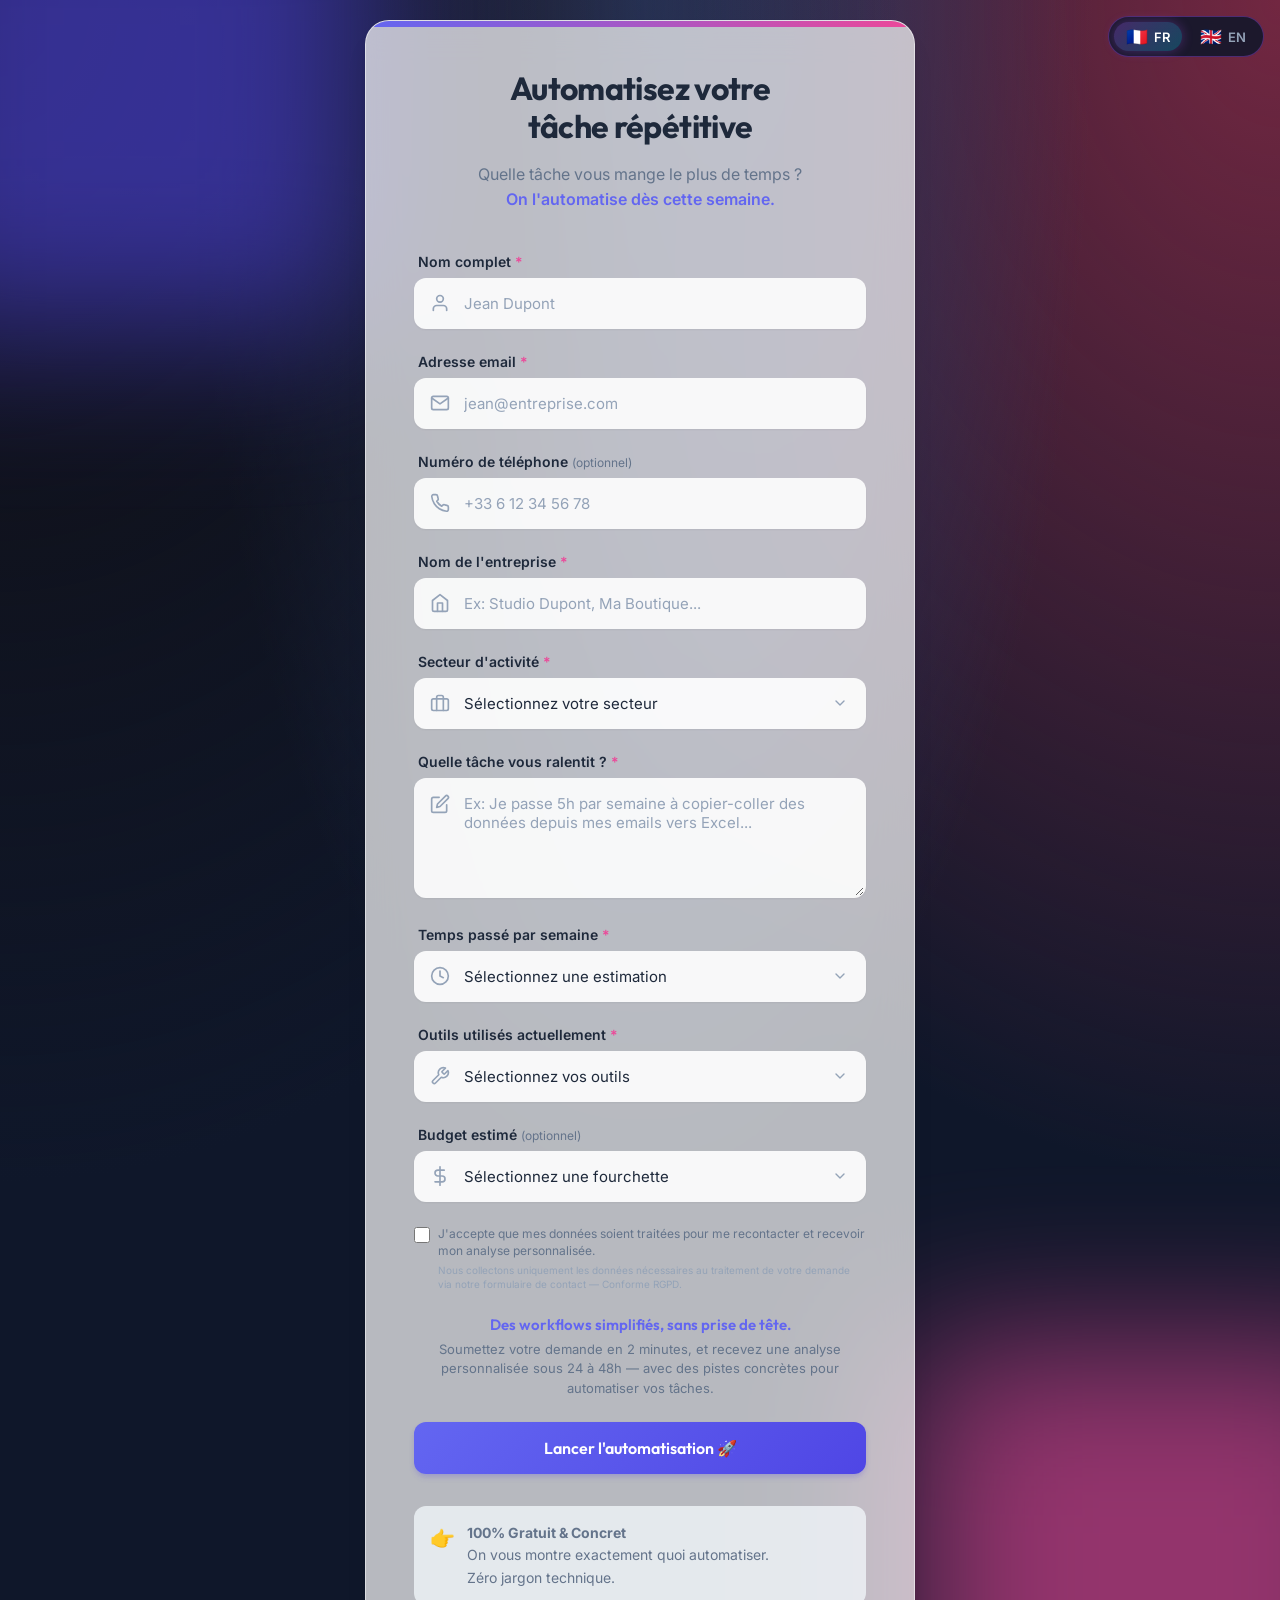
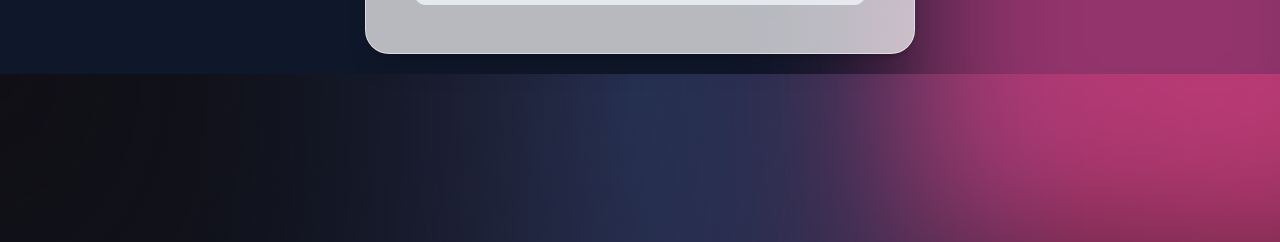
==== form/index.html @ cf5d1024 "feat: add bilingual FR/EN support with full i18n system - Add language toggle (FR 🇫🇷 / EN 🇬🇧) fixed " ====
<!DOCTYPE html>
<html lang="fr">
<head>
    <meta charset="UTF-8">
    <meta name="viewport" content="width=device-width, initial-scale=1.0">
    <title>Automatisez votre tâche répétitive</title>
    <meta name="description" content="Dites-nous quelle tâche vous prend le plus de temps — recevez une analyse personnalisée sous 24h.">
    <!-- Fonts -->
    <link rel="preconnect" href="https://fonts.googleapis.com">
    <link rel="preconnect" href="https://fonts.gstatic.com" crossorigin>
    <link href="https://fonts.googleapis.com/css2?family=Inter:wght@400;500;600;700&family=Outfit:wght@400;500;600;700&display=swap" rel="stylesheet">
    <link rel="stylesheet" href="../lang-toggle.css">
    <link rel="alternate" hreflang="fr" href="./index.html">
    <link rel="alternate" hreflang="en-GB" href="./index.html?lang=en">

    <style>
        :root {
            --primary: #6366f1;
            --primary-dark: #4f46e5;
            --secondary: #ec4899;
            --text-main: #1e293b;
            --text-light: #64748b;
            --white: #ffffff;
            --glass-bg: rgba(255, 255, 255, 0.7);
            --glass-border: rgba(255, 255, 255, 0.5);
            --input-bg: rgba(255, 255, 255, 0.9);
        }

        * {
            margin: 0;
            padding: 0;
            box-sizing: border-box;
        }

        body {
            font-family: 'Inter', sans-serif;
            background: #0f172a;
            background-image: 
                radial-gradient(at 0% 0%, hsla(253,16%,7%,1) 0, transparent 50%), 
                radial-gradient(at 50% 0%, hsla(225,39%,30%,1) 0, transparent 50%), 
                radial-gradient(at 100% 0%, hsla(339,49%,30%,1) 0, transparent 50%);
            min-height: 100vh;
            display: flex;
            justify-content: center;
            align-items: center;
            padding: 20px;
            color: var(--text-main);
            overflow-x: hidden;
            position: relative;
        }

        /* Animated Background Blobs */
        .blob {
            position: absolute;
            filter: blur(80px);
            z-index: -1;
            opacity: 0.6;
            animation: float 10s ease-in-out infinite;
        }

        .blob-1 {
            top: -10%;
            left: -10%;
            width: 500px;
            height: 500px;
            background: #4f46e5;
            animation-delay: 0s;
        }

        .blob-2 {
            bottom: -10%;
            right: -10%;
            width: 500px;
            height: 500px;
            background: #ec4899;
            animation-delay: -5s;
        }

        @keyframes float {
            0% { transform: translate(0, 0) scale(1); }
            33% { transform: translate(30px, -50px) scale(1.1); }
            66% { transform: translate(-20px, 20px) scale(0.9); }
            100% { transform: translate(0, 0) scale(1); }
        }

        .container {
            background: var(--glass-bg);
            backdrop-filter: blur(20px);
            -webkit-backdrop-filter: blur(20px);
            border: 1px solid var(--glass-border);
            border-radius: 24px;
            box-shadow: 
                0 4px 6px -1px rgba(0, 0, 0, 0.1), 
                0 2px 4px -1px rgba(0, 0, 0, 0.06),
                0 20px 25px -5px rgba(0, 0, 0, 0.1),
                0 8px 10px -6px rgba(0, 0, 0, 0.1);
            max-width: 550px;
            width: 100%;
            padding: 48px;
            position: relative;
            overflow: hidden;
            animation: slideUp 0.8s cubic-bezier(0.16, 1, 0.3, 1);
        }

        /* Top decoration bar */
        .container::before {
            content: '';
            position: absolute;
            top: 0;
            left: 0;
            right: 0;
            height: 6px;
            background: linear-gradient(90deg, var(--primary), var(--secondary));
        }

        @keyframes slideUp {
            from { opacity: 0; transform: translateY(40px); }
            to { opacity: 1; transform: translateY(0); }
        }

        .header {
            text-align: center;
            margin-bottom: 40px;
        }

        h1 {
            font-family: 'Outfit', sans-serif;
            color: var(--text-main);
            font-size: 32px;
            font-weight: 700;
            margin-bottom: 16px;
            line-height: 1.2;
            letter-spacing: -0.02em;
        }

        .description {
            color: var(--text-light);
            font-size: 16px;
            line-height: 1.6;
        }

        .description strong {
            color: var(--primary);
            font-weight: 600;
        }

        .form-group {
            margin-bottom: 24px;
            position: relative;
        }

        label {
            display: block;
            color: var(--text-main);
            font-weight: 600;
            font-size: 14px;
            margin-bottom: 8px;
            margin-left: 4px;
        }

        .required {
            color: var(--secondary);
        }

        .input-wrapper {
            position: relative;
        }

        .input-icon {
            position: absolute;
            left: 16px;
            top: 50%;
            transform: translateY(-50%);
            color: #94a3b8;
            transition: color 0.3s;
            pointer-events: none;
        }

        .textarea-icon {
            top: 16px;
            transform: none;
        }

        input[type="text"],
        input[type="email"],
        input[type="tel"],
        textarea,
        select {
            width: 100%;
            padding: 14px 16px 14px 48px;
            background: var(--input-bg);
            border: 2px solid transparent;
            border-radius: 12px;
            font-size: 15px;
            font-family: inherit;
            color: var(--text-main);
            transition: all 0.3s ease;
            box-shadow: 0 1px 2px 0 rgba(0, 0, 0, 0.05);
        }

        select {
            appearance: none;
            -webkit-appearance: none;
            cursor: pointer;
            background-image: url("data:image/svg+xml,%3Csvg xmlns='http://www.w3.org/2000/svg' width='16' height='16' viewBox='0 0 24 24' fill='none' stroke='%2394a3b8' stroke-width='2' stroke-linecap='round' stroke-linejoin='round'%3E%3Cpolyline points='6 9 12 15 18 9'%3E%3C/polyline%3E%3C/svg%3E");
            background-repeat: no-repeat;
            background-position: right 16px center;
            padding-right: 40px;
        }

        textarea {
            min-height: 120px;
            resize: vertical;
        }

        input:focus,
        textarea:focus,
        select:focus {
            outline: none;
            background: #fff;
            border-color: var(--primary);
            box-shadow: 0 0 0 4px rgba(99, 102, 241, 0.1);
        }

        input:focus + .input-icon,
        textarea:focus + .input-icon,
        select:focus + .input-icon {
            color: var(--primary);
        }

        input::placeholder,
        textarea::placeholder {
            color: #94a3b8;
        }

        .optional-tag {
            font-weight: 400;
            color: var(--text-light);
            font-size: 12px;
        }

        .gdpr-group {
            margin-bottom: 24px;
        }

        .gdpr-label {
            display: flex;
            align-items: flex-start;
            gap: 8px;
            cursor: pointer;
            font-weight: 400;
            font-size: 12px;
            color: var(--text-light);
            line-height: 1.4;
            margin-left: 0;
            text-align: left;
        }

        .gdpr-label input[type="checkbox"] {
            width: 16px;
            height: 16px;
            min-width: 16px;
            margin-top: 1px;
            accent-color: var(--primary);
            cursor: pointer;
            padding: 0;
            box-shadow: none;
        }

        .gdpr-note {
            display: block;
            font-size: 10px;
            color: #94a3b8;
            margin-top: 3px;
        }

        .post-submit-info {
            text-align: center;
            margin-bottom: 24px;
            padding: 0 8px;
        }

        .post-submit-info .tagline {
            font-family: 'Outfit', sans-serif;
            font-weight: 600;
            font-size: 15px;
            color: var(--primary);
            margin-bottom: 6px;
        }

        .post-submit-info .details {
            font-size: 13px;
            color: var(--text-light);
            line-height: 1.5;
        }

        .submit-btn {
            width: 100%;
            background: linear-gradient(135deg, var(--primary) 0%, var(--primary-dark) 100%);
            color: white;
            padding: 16px;
            border: none;
            border-radius: 12px;
            font-size: 16px;
            font-weight: 600;
            font-family: 'Outfit', sans-serif;
            cursor: pointer;
            transition: all 0.3s ease;
            position: relative;
            overflow: hidden;
            box-shadow: 0 4px 6px -1px rgba(79, 70, 229, 0.2), 0 2px 4px -1px rgba(79, 70, 229, 0.1);
        }

        .submit-btn:hover {
            transform: translateY(-2px);
            box-shadow: 0 10px 15px -3px rgba(79, 70, 229, 0.3), 0 4px 6px -2px rgba(79, 70, 229, 0.15);
        }

        .submit-btn:active {
            transform: translateY(0);
        }

        /* Loading Spinner */
        .submit-btn.loading {
            color: transparent;
            pointer-events: none;
        }

        .submit-btn.loading::after {
            content: "";
            position: absolute;
            width: 24px;
            height: 24px;
            top: 50%;
            left: 50%;
            margin-left: -12px;
            margin-top: -12px;
            border: 3px solid rgba(255,255,255,0.3);
            border-radius: 50%;
            border-top-color: #fff;
            animation: spinner 0.8s linear infinite;
        }

        @keyframes spinner {
            to { transform: rotate(360deg); }
        }

        .note {
            background: rgba(241, 245, 249, 0.8);
            border-radius: 12px;
            padding: 16px;
            margin-top: 32px;
            font-size: 14px;
            color: var(--text-light);
            line-height: 1.6;
            display: flex;
            gap: 12px;
            align-items: flex-start;
        }

        .note-icon {
            font-size: 20px;
            flex-shrink: 0;
        }

        /* Success & Error Messages */
        .message-box {
            display: none;
            padding: 32px;
            text-align: center;
            animation: slideIn 0.4s ease-out;
        }

        .message-box.show {
            display: block;
        }

        .icon-circle {
            width: 80px;
            height: 80px;
            border-radius: 50%;
            display: flex;
            align-items: center;
            justify-content: center;
            margin: 0 auto 24px;
            font-size: 40px;
        }

        .success-bg { background: #dcfce7; color: #16a34a; }
        .error-bg { background: #fee2e2; color: #dc2626; }

        .message-title {
            font-family: 'Outfit', sans-serif;
            font-size: 24px;
            font-weight: 700;
            margin-bottom: 12px;
            color: var(--text-main);
        }

        .message-text {
            color: var(--text-light);
            line-height: 1.6;
            margin-bottom: 24px;
        }

        .retry-btn {
            background: white;
            color: var(--text-main);
            border: 2px solid #e2e8f0;
            padding: 10px 24px;
            border-radius: 8px;
            font-weight: 600;
            cursor: pointer;
            transition: all 0.2s;
        }

        .retry-btn:hover {
            border-color: var(--text-light);
            background: #f8fafc;
        }

        @media (max-width: 600px) {
            .container {
                padding: 32px 24px;
            }
            h1 {
                font-size: 26px;
            }
        }

    </style>
</head>
<body>
    <!-- Language toggle -->
    <nav class="lang-toggle" aria-label="Language selector">
        <button class="lang-btn active" id="btn-fr" aria-pressed="true" lang="fr">
            <span class="flag" aria-hidden="true">🇫🇷</span> FR
        </button>
        <button class="lang-btn" id="btn-en" aria-pressed="false" lang="en">
            <span class="flag" aria-hidden="true">🇬🇧</span> EN
        </button>
    </nav>

    <!-- Background Elements -->
    <div class="blob blob-1"></div>
    <div class="blob blob-2"></div>

    <div class="container">
        <div class="header">
            <h1 data-i18n="form-h1">Automatisez votre<br>tâche répétitive</h1>
            <p class="description" data-i18n="form-desc">
                Quelle tâche vous mange le plus de temps ?<br>
                <strong>On l'automatise dès cette semaine.</strong>
            </p>
        </div>

        <form id="automationForm">
            <div class="form-group">
                <label for="nom" data-i18n="label-nom">Nom complet <span class="required">*</span></label>
                <div class="input-wrapper">
                    <input type="text" id="nom" name="nom" placeholder="Jean Dupont" required>
                    <svg class="input-icon" width="20" height="20" viewBox="0 0 24 24" fill="none" stroke="currentColor" stroke-width="2" stroke-linecap="round" stroke-linejoin="round"><path d="M20 21v-2a4 4 0 0 0-4-4H8a4 4 0 0 0-4 4v2"></path><circle cx="12" cy="7" r="4"></circle></svg>
                </div>
            </div>

            <div class="form-group">
                <label for="email" data-i18n="label-email">Adresse email <span class="required">*</span></label>
                <div class="input-wrapper">
                    <input type="email" id="email" name="email" placeholder="jean@entreprise.com" required>
                    <svg class="input-icon" width="20" height="20" viewBox="0 0 24 24" fill="none" stroke="currentColor" stroke-width="2" stroke-linecap="round" stroke-linejoin="round"><path d="M4 4h16c1.1 0 2 .9 2 2v12c0 1.1-.9 2-2 2H4c-1.1 0-2-.9-2-2V6c0-1.1.9-2 2-2z"></path><polyline points="22,6 12,13 2,6"></polyline></svg>
                </div>
            </div>

            <div class="form-group">
                <label for="telephone" data-i18n="label-telephone">Numéro de téléphone <span class="optional-tag">(optionnel)</span></label>
                <div class="input-wrapper">
                    <input type="tel" id="telephone" name="telephone" placeholder="+33 6 12 34 56 78">
                    <svg class="input-icon" width="20" height="20" viewBox="0 0 24 24" fill="none" stroke="currentColor" stroke-width="2" stroke-linecap="round" stroke-linejoin="round"><path d="M22 16.92v3a2 2 0 0 1-2.18 2 19.79 19.79 0 0 1-8.63-3.07 19.5 19.5 0 0 1-6-6 19.79 19.79 0 0 1-3.07-8.67A2 2 0 0 1 4.11 2h3a2 2 0 0 1 2 1.72 12.84 12.84 0 0 0 .7 2.81 2 2 0 0 1-.45 2.11L8.09 9.91a16 16 0 0 0 6 6l1.27-1.27a2 2 0 0 1 2.11-.45 12.84 12.84 0 0 0 2.81.7A2 2 0 0 1 22 16.92z"></path></svg>
                </div>
            </div>

            <div class="form-group">
                <label for="entreprise" data-i18n="label-entreprise">Nom de l'entreprise <span class="required">*</span></label>
                <div class="input-wrapper">
                    <input type="text" id="entreprise" name="entreprise" placeholder="Ex: Studio Dupont, Ma Boutique..." required>
                    <svg class="input-icon" width="20" height="20" viewBox="0 0 24 24" fill="none" stroke="currentColor" stroke-width="2" stroke-linecap="round" stroke-linejoin="round"><path d="M3 9l9-7 9 7v11a2 2 0 0 1-2 2H5a2 2 0 0 1-2-2z"></path><polyline points="9 22 9 12 15 12 15 22"></polyline></svg>
                </div>
            </div>

            <div class="form-group">
                <label for="secteur" data-i18n="label-secteur">Secteur d'activité <span class="required">*</span></label>
                <div class="input-wrapper">
                    <select id="secteur" name="secteur" required>
                        <option value="" disabled selected>Sélectionnez votre secteur</option>
                        <option value="Agriculture / Agroalimentaire">Agriculture / Agroalimentaire</option>
                        <option value="Art / Culture / Design">Art / Culture / Design</option>
                        <option value="Artisanat / BTP">Artisanat / BTP</option>
                        <option value="Banques / Assurances / Finance">Banques / Assurances / Finance</option>
                        <option value="Commerce / Distribution / E-commerce">Commerce / Distribution / E-commerce</option>
                        <option value="Communication / Marketing / Publicité">Communication / Marketing / Publicité</option>
                        <option value="Éducation / Formation">Éducation / Formation</option>
                        <option value="Énergie / Environnement">Énergie / Environnement</option>
                        <option value="Hôtellerie / Restauration / Tourisme">Hôtellerie / Restauration / Tourisme</option>
                        <option value="Immobilier">Immobilier</option>
                        <option value="Industrie / Fabrication">Industrie / Fabrication</option>
                        <option value="Informatique / Tech / SAAS">Informatique / Tech / SAAS</option>
                        <option value="Juridique / Conseil">Juridique / Conseil</option>
                        <option value="Logistique / Transport">Logistique / Transport</option>
                        <option value="Médical / Santé / Pharmacie">Médical / Santé / Pharmacie</option>
                        <option value="Médias / Audiovisuel">Médias / Audiovisuel</option>
                        <option value="ONG / Associatif">ONG / Associatif</option>
                        <option value="Ressources Humaines / Recrutement">Ressources Humaines / Recrutement</option>
                        <option value="Services à la personne">Services à la personne</option>
                        <option value="Sport / Loisirs">Sport / Loisirs</option>
                        <option value="Télécommunications">Télécommunications</option>
                        <option value="Autre">Autre (précisez)</option>
                    </select>
                    <svg class="input-icon" width="20" height="20" viewBox="0 0 24 24" fill="none" stroke="currentColor" stroke-width="2" stroke-linecap="round" stroke-linejoin="round"><rect x="2" y="7" width="20" height="14" rx="2" ry="2"></rect><path d="M16 21V5a2 2 0 0 0-2-2h-4a2 2 0 0 0-2 2v16"></path></svg>
                </div>
            </div>

            <div class="form-group" id="secteurAutreGroup" style="display: none;">
                <label for="secteurAutre" data-i18n="label-secteurAutre">Précisez votre secteur <span class="required">*</span></label>
                <div class="input-wrapper">
                    <input type="text" id="secteurAutre" name="secteurAutre" placeholder="Ex: Coaching sportif, Consulting IT...">
                    <svg class="input-icon" width="20" height="20" viewBox="0 0 24 24" fill="none" stroke="currentColor" stroke-width="2" stroke-linecap="round" stroke-linejoin="round"><path d="M11 4H4a2 2 0 0 0-2 2v14a2 2 0 0 0 2 2h14a2 2 0 0 0 2-2v-7"></path><path d="M18.5 2.5a2.121 2.121 0 0 1 3 3L12 15l-4 1 1-4 9.5-9.5z"></path></svg>
                </div>
            </div>

            <div class="form-group">
                <label for="tache" data-i18n="label-tache">Quelle tâche vous ralentit ? <span class="required">*</span></label>
                <div class="input-wrapper">
                    <textarea id="tache" name="tache" placeholder="Ex: Je passe 5h par semaine à copier-coller des données depuis mes emails vers Excel..." required></textarea>
                    <svg class="input-icon textarea-icon" width="20" height="20" viewBox="0 0 24 24" fill="none" stroke="currentColor" stroke-width="2" stroke-linecap="round" stroke-linejoin="round"><path d="M11 4H4a2 2 0 0 0-2 2v14a2 2 0 0 0 2 2h14a2 2 0 0 0 2-2v-7"></path><path d="M18.5 2.5a2.121 2.121 0 0 1 3 3L12 15l-4 1 1-4 9.5-9.5z"></path></svg>
                </div>
            </div>

            <div class="form-group">
                <label for="temps" data-i18n="label-temps">Temps passé par semaine <span class="required">*</span></label>
                <div class="input-wrapper">
                    <select id="temps" name="temps" required>
                        <option value="" disabled selected>Sélectionnez une estimation</option>
                        <option value="Moins de 2h">Moins de 2h</option>
                        <option value="2h à 5h">2h à 5h</option>
                        <option value="5h à 10h">5h à 10h</option>
                        <option value="Plus de 10h">Plus de 10h</option>
                    </select>
                    <svg class="input-icon" width="20" height="20" viewBox="0 0 24 24" fill="none" stroke="currentColor" stroke-width="2" stroke-linecap="round" stroke-linejoin="round"><circle cx="12" cy="12" r="10"></circle><polyline points="12 6 12 12 16 14"></polyline></svg>
                </div>
            </div>

            <div class="form-group">
                <label for="outils" data-i18n="label-outils">Outils utilisés actuellement <span class="required">*</span></label>
                <div class="input-wrapper">
                    <select id="outils" name="outils" required>
                        <option value="" disabled selected>Sélectionnez vos outils</option>
                        <option value="Google Sheets / Excel">Google Sheets / Excel</option>
                        <option value="Notion">Notion</option>
                        <option value="CRM (HubSpot, Salesforce, Pipedrive...)">CRM (HubSpot, Salesforce, Pipedrive...)</option>
                        <option value="Email (Gmail, Outlook...)">Email (Gmail, Outlook...)</option>
                        <option value="Slack / Teams">Slack / Teams</option>
                        <option value="Trello / Asana / Monday">Trello / Asana / Monday</option>
                        <option value="Autre">Autre</option>
                    </select>
                    <svg class="input-icon" width="20" height="20" viewBox="0 0 24 24" fill="none" stroke="currentColor" stroke-width="2" stroke-linecap="round" stroke-linejoin="round"><path d="M14.7 6.3a1 1 0 0 0 0 1.4l1.6 1.6a1 1 0 0 0 1.4 0l3.77-3.77a6 6 0 0 1-7.94 7.94l-6.91 6.91a2.12 2.12 0 0 1-3-3l6.91-6.91a6 6 0 0 1 7.94-7.94l-3.76 3.76z"></path></svg>
                </div>
            </div>

            <div class="form-group">
                <label for="budget" data-i18n="label-budget">Budget estimé <span class="optional-tag">(optionnel)</span></label>
                <div class="input-wrapper">
                    <select id="budget" name="budget">
                        <option value="" disabled selected>Sélectionnez une fourchette</option>
                        <option value="< 50€">&lt; 50&euro;</option>
                        <option value="50€ – 100€">50&euro; &ndash; 100&euro;</option>
                        <option value="100€ – 500€">100&euro; &ndash; 500&euro;</option>
                        <option value="500€ – 1000€">500&euro; &ndash; 1000&euro;</option>
                        <option value="1000€+">1000&euro;+</option>
                        <option value="Je ne sais pas encore">Je ne sais pas encore</option>
                    </select>
                    <svg class="input-icon" width="20" height="20" viewBox="0 0 24 24" fill="none" stroke="currentColor" stroke-width="2" stroke-linecap="round" stroke-linejoin="round"><line x1="12" y1="1" x2="12" y2="23"></line><path d="M17 5H9.5a3.5 3.5 0 0 0 0 7h5a3.5 3.5 0 0 1 0 7H6"></path></svg>
                </div>
            </div>

            <div class="gdpr-group">
                <label class="gdpr-label">
                    <input type="checkbox" id="gdpr" name="gdpr" required>
                    <span data-i18n="gdpr-consent">
                        J'accepte que mes données soient traitées pour me recontacter et recevoir mon analyse personnalisée.
                        <span class="gdpr-note">Nous collectons uniquement les données nécessaires au traitement de votre demande via notre formulaire de contact — Conforme RGPD.</span>
                    </span>
                </label>
            </div>

            <div class="post-submit-info">
                <p class="tagline" data-i18n="form-tagline">Des workflows simplifiés, sans prise de tête.</p>
                <p class="details" data-i18n="form-details">Soumettez votre demande en 2 minutes, et recevez une analyse personnalisée sous 24 à 48h — avec des pistes concrètes pour automatiser vos tâches.</p>
            </div>

            <button type="submit" class="submit-btn" id="submitBtn" data-i18n="submit-btn">
                Lancer l'automatisation 🚀
            </button>

            <div class="note">
                <div class="note-icon">👉</div>
                <div data-i18n="form-note">
                    <strong>100% Gratuit & Concret</strong><br>
                    On vous montre exactement quoi automatiser.<br>
                    Zéro jargon technique.
                </div>
            </div>
        </form>

        <!-- Success Message -->
        <div id="successMessage" class="message-box">
            <div class="icon-circle success-bg">
                <svg width="40" height="40" viewBox="0 0 24 24" fill="none" stroke="currentColor" stroke-width="2.5" stroke-linecap="round" stroke-linejoin="round"><polyline points="20 6 9 17 4 12"></polyline></svg>
            </div>
            <h3 class="message-title" data-i18n="success-title">Demande reçue !</h3>
            <p class="message-text" data-i18n="success-text">
                Merci. Nous analysons votre besoin et nous vous contacterons dans les 24h avec une solution concrète.
            </p>
        </div>

        <!-- Error Message -->
        <div id="errorMessage" class="message-box">
            <div class="icon-circle error-bg">
                <svg width="40" height="40" viewBox="0 0 24 24" fill="none" stroke="currentColor" stroke-width="2.5" stroke-linecap="round" stroke-linejoin="round"><line x1="18" y1="6" x2="6" y2="18"></line><line x1="6" y1="6" x2="18" y2="18"></line></svg>
            </div>
            <h3 class="message-title" data-i18n="error-title">Oups...</h3>
            <p class="message-text">
                <span data-i18n="error-text-label">Une erreur est survenue lors de l'envoi.</span><br>
                <span id="errorText" style="font-size: 0.9em; opacity: 0.8;"></span>
            </p>
            <button class="retry-btn" onclick="resetForm()" data-i18n="retry-btn">Réessayer</button>
        </div>
    </div>

    <script>
        // ====== CONFIGURATION ======
        // URL Google Apps Script Web App (CONFIGURÉ)
        const GOOGLE_SCRIPT_URL = "https://script.google.com/macros/s/AKfycbwCW1ZYLraQ4NRV2zTgSQc8uIi8_6wGnqfzoRgk56R1RfBxY2S9cUjpmFRu8ciIIS6LJQ/exec";
        // ====== FIN CONFIGURATION ======

        const form = document.getElementById('automationForm');
        const submitBtn = document.getElementById('submitBtn');
        const successMessage = document.getElementById('successMessage');
        const errorMessage = document.getElementById('errorMessage');
        const errorText = document.getElementById('errorText');

        // Show/hide "Autre" text field based on secteur selection
        const secteurSelect = document.getElementById('secteur');
        const secteurAutreGroup = document.getElementById('secteurAutreGroup');
        const secteurAutreInput = document.getElementById('secteurAutre');

        secteurSelect.addEventListener('change', function() {
            if (this.value === 'Autre') {
                secteurAutreGroup.style.display = 'block';
                secteurAutreInput.required = true;
            } else {
                secteurAutreGroup.style.display = 'none';
                secteurAutreInput.required = false;
                secteurAutreInput.value = '';
            }
        });

        form.addEventListener('submit', async function(e) {
            e.preventDefault();

            // Validation de l'URL du script
            if (GOOGLE_SCRIPT_URL === "VOTRE_URL_GOOGLE_APPS_SCRIPT_ICI") {
                showError("Configuration manquante : URL Google Apps Script non configurée.");
                return;
            }

            // Collecter les données
            const secteurValue = secteurSelect.value === 'Autre'
                ? secteurAutreInput.value.trim()
                : secteurSelect.value;

            const formData = {
                nom: document.getElementById('nom').value.trim(),
                email: document.getElementById('email').value.trim(),
                telephone: document.getElementById('telephone').value.trim(),
                entreprise: document.getElementById('entreprise').value.trim(),
                secteur: secteurValue,
                tache: document.getElementById('tache').value.trim(),
                temps: document.getElementById('temps').value,
                outils: document.getElementById('outils').value,
                budget: document.getElementById('budget').value || '',
                gdpr: document.getElementById('gdpr').checked,
                lang: window.currentLang || 'fr'
            };

            // Désactiver le formulaire pendant l'envoi
            setFormLoading(true);

            try {
                // Envoyer les données à Google Apps Script
                const response = await fetch(GOOGLE_SCRIPT_URL, {
                    method: 'POST',
                    mode: 'no-cors', // Important pour Google Apps Script
                    headers: {
                        'Content-Type': 'application/json',
                    },
                    body: JSON.stringify(formData)
                });

                // Avec mode 'no-cors', on ne peut pas lire la réponse
                // On suppose que ça a fonctionné si pas d'erreur réseau
                setTimeout(showSuccess, 1000); // Petit délai pour l'UX

            } catch (error) {
                console.error('Erreur:', error);
                showError("Problème de connexion. Vérifiez votre internet.");
            } finally {
                // setFormLoading(false) est appelé par showSuccess ou showError si besoin
                if (!successMessage.classList.contains('show')) {
                    setFormLoading(false);
                }
            }
        });

        function setFormLoading(loading) {
            const inputs = form.querySelectorAll('input, textarea, select, button');
            inputs.forEach(input => input.disabled = loading);

            if (loading) {
                submitBtn.classList.add('loading');
                submitBtn.innerHTML = '';
            } else {
                submitBtn.classList.remove('loading');
                submitBtn.innerHTML = window.currentLang === 'en' ? 'Start Automating 🚀' : "Lancer l'automatisation 🚀";
            }
        }

        function showSuccess() {
            form.style.display = 'none';
            errorMessage.classList.remove('show');
            successMessage.classList.add('show');
            // Animation reset
            document.querySelector('.header').style.display = 'none';
        }

        function showError(message) {
            errorText.textContent = message;
            form.style.display = 'none';
            successMessage.classList.remove('show');
            errorMessage.classList.add('show');
        }

        function resetForm() {
            errorMessage.classList.remove('show');
            form.style.display = 'block';
            setFormLoading(false);
        }
    </script>

    <!-- ============================================
         INTERNATIONALISATION (FR / EN)
         ============================================ -->
    <script>
    (function () {
        window.currentLang = 'fr';

        var translations = {
            fr: {
                'form-h1':           'Automatisez votre<br>tâche répétitive',
                'form-desc':         'Quelle tâche vous mange le plus de temps ?<br><strong>On l\'automatise dès cette semaine.</strong>',
                'label-nom':         'Nom complet <span class="required">*</span>',
                'label-email':       'Adresse email <span class="required">*</span>',
                'label-telephone':   'Numéro de téléphone <span class="optional-tag">(optionnel)</span>',
                'label-entreprise':  'Nom de l\'entreprise <span class="required">*</span>',
                'label-secteur':     'Secteur d\'activité <span class="required">*</span>',
                'label-secteurAutre':'Précisez votre secteur <span class="required">*</span>',
                'label-tache':       'Quelle tâche vous ralentit ? <span class="required">*</span>',
                'label-temps':       'Temps passé par semaine <span class="required">*</span>',
                'label-outils':      'Outils utilisés actuellement <span class="required">*</span>',
                'label-budget':      'Budget estimé <span class="optional-tag">(optionnel)</span>',
                'gdpr-consent':      'J\'accepte que mes données soient traitées pour me recontacter et recevoir mon analyse personnalisée. <span class="gdpr-note">Nous collectons uniquement les données nécessaires au traitement de votre demande via notre formulaire de contact — Conforme RGPD.</span>',
                'form-tagline':      'Des workflows simplifiés, sans prise de tête.',
                'form-details':      'Soumettez votre demande en 2 minutes, et recevez une analyse personnalisée sous 24 à 48h — avec des pistes concrètes pour automatiser vos tâches.',
                'submit-btn':        'Lancer l\'automatisation 🚀',
                'form-note':         '<strong>100% Gratuit &amp; Concret</strong><br>On vous montre exactement quoi automatiser.<br>Zéro jargon technique.',
                'success-title':     'Demande reçue !',
                'success-text':      'Merci. Nous analysons votre besoin et nous vous contacterons dans les 24h avec une solution concrète.',
                'error-title':       'Oups...',
                'error-text-label':  'Une erreur est survenue lors de l\'envoi.',
                'retry-btn':         'Réessayer',
                'placeholders': {
                    'nom':         'Jean Dupont',
                    'email':       'jean@entreprise.com',
                    'telephone':   '+33 6 12 34 56 78',
                    'entreprise':  'Ex: Studio Dupont, Ma Boutique...',
                    'secteurAutre':'Ex: Coaching sportif, Consulting IT...',
                    'tache':       'Ex: Je passe 5h par semaine à copier-coller des données depuis mes emails vers Excel...'
                },
                'select-options': {
                    'secteur': {
                        '':                                          'Sélectionnez votre secteur',
                        'Agriculture / Agroalimentaire':             'Agriculture / Agroalimentaire',
                        'Art / Culture / Design':                    'Art / Culture / Design',
                        'Artisanat / BTP':                          'Artisanat / BTP',
                        'Banques / Assurances / Finance':            'Banques / Assurances / Finance',
                        'Commerce / Distribution / E-commerce':      'Commerce / Distribution / E-commerce',
                        'Communication / Marketing / Publicité':     'Communication / Marketing / Publicité',
                        'Éducation / Formation':                     'Éducation / Formation',
                        'Énergie / Environnement':                   'Énergie / Environnement',
                        'Hôtellerie / Restauration / Tourisme':      'Hôtellerie / Restauration / Tourisme',
                        'Immobilier':                                'Immobilier',
                        'Industrie / Fabrication':                   'Industrie / Fabrication',
                        'Informatique / Tech / SAAS':                'Informatique / Tech / SAAS',
                        'Juridique / Conseil':                       'Juridique / Conseil',
                        'Logistique / Transport':                    'Logistique / Transport',
                        'Médical / Santé / Pharmacie':               'Médical / Santé / Pharmacie',
                        'Médias / Audiovisuel':                      'Médias / Audiovisuel',
                        'ONG / Associatif':                          'ONG / Associatif',
                        'Ressources Humaines / Recrutement':         'Ressources Humaines / Recrutement',
                        'Services à la personne':                    'Services à la personne',
                        'Sport / Loisirs':                           'Sport / Loisirs',
                        'Télécommunications':                        'Télécommunications',
                        'Autre':                                     'Autre (précisez)'
                    },
                    'temps': {
                        '':              'Sélectionnez une estimation',
                        'Moins de 2h':   'Moins de 2h',
                        '2h à 5h':       '2h à 5h',
                        '5h à 10h':      '5h à 10h',
                        'Plus de 10h':   'Plus de 10h'
                    },
                    'outils': {
                        '':                                        'Sélectionnez vos outils',
                        'Google Sheets / Excel':                   'Google Sheets / Excel',
                        'Notion':                                  'Notion',
                        'CRM (HubSpot, Salesforce, Pipedrive...)': 'CRM (HubSpot, Salesforce, Pipedrive...)',
                        'Email (Gmail, Outlook...)':               'Email (Gmail, Outlook...)',
                        'Slack / Teams':                           'Slack / Teams',
                        'Trello / Asana / Monday':                 'Trello / Asana / Monday',
                        'Autre':                                   'Autre'
                    },
                    'budget': {
                        '':                    'Sélectionnez une fourchette',
                        '< 50€':               '< 50\u20ac',
                        '50€ – 100€':          '50\u20ac \u2013 100\u20ac',
                        '100€ – 500€':         '100\u20ac \u2013 500\u20ac',
                        '500€ – 1000€':        '500\u20ac \u2013 1\u202f000\u20ac',
                        '1000€+':              '1\u202f000\u20ac+',
                        'Je ne sais pas encore':'Je ne sais pas encore'
                    }
                }
            },
            en: {
                'form-h1':           'Automate Your<br>Repetitive Task',
                'form-desc':         'Which task is eating up most of your time?<br><strong>We\'ll automate it this very week.</strong>',
                'label-nom':         'Full name <span class="required">*</span>',
                'label-email':       'Email address <span class="required">*</span>',
                'label-telephone':   'Phone number <span class="optional-tag">(optional)</span>',
                'label-entreprise':  'Company name <span class="required">*</span>',
                'label-secteur':     'Industry / Sector <span class="required">*</span>',
                'label-secteurAutre':'Please specify your sector <span class="required">*</span>',
                'label-tache':       'Which task is slowing you down? <span class="required">*</span>',
                'label-temps':       'Time spent per week <span class="required">*</span>',
                'label-outils':      'Tools currently used <span class="required">*</span>',
                'label-budget':      'Estimated budget <span class="optional-tag">(optional)</span>',
                'gdpr-consent':      'I consent to my personal data being processed in order to be contacted and to receive my personalised analysis. <span class="gdpr-note">We only collect data necessary for processing your request via our contact form — GDPR compliant.</span>',
                'form-tagline':      'Simplified workflows, without the headache.',
                'form-details':      'Submit your request in 2 minutes and receive a personalised analysis within 24–48 hours — with concrete steps to automate your tasks.',
                'submit-btn':        'Start Automating 🚀',
                'form-note':         '<strong>100% Free &amp; Practical</strong><br>We show you exactly what to automate.<br>Zero technical jargon.',
                'success-title':     'Request received!',
                'success-text':      'Thank you. We\'re analysing your requirements and will be in touch within 24 hours with a concrete solution.',
                'error-title':       'Oops...',
                'error-text-label':  'An error occurred whilst sending.',
                'retry-btn':         'Try again',
                'placeholders': {
                    'nom':         'John Smith',
                    'email':       'john@company.co.uk',
                    'telephone':   '+44 7700 900000',
                    'entreprise':  'E.g.: Smith Studio, My Shop...',
                    'secteurAutre':'E.g.: Sports coaching, IT Consulting...',
                    'tache':       'E.g.: I spend 5 hours a week copy-pasting data from my emails into Excel...'
                },
                'select-options': {
                    'secteur': {
                        '':                                          'Select your sector',
                        'Agriculture / Agroalimentaire':             'Agriculture / Food Industry',
                        'Art / Culture / Design':                    'Art / Culture / Design',
                        'Artisanat / BTP':                          'Trades / Construction',
                        'Banques / Assurances / Finance':            'Banking / Insurance / Finance',
                        'Commerce / Distribution / E-commerce':      'Retail / Distribution / E-commerce',
                        'Communication / Marketing / Publicité':     'Communications / Marketing / Advertising',
                        'Éducation / Formation':                     'Education / Training',
                        'Énergie / Environnement':                   'Energy / Environment',
                        'Hôtellerie / Restauration / Tourisme':      'Hospitality / Catering / Tourism',
                        'Immobilier':                                'Property / Real Estate',
                        'Industrie / Fabrication':                   'Industry / Manufacturing',
                        'Informatique / Tech / SAAS':                'IT / Tech / SaaS',
                        'Juridique / Conseil':                       'Legal / Consultancy',
                        'Logistique / Transport':                    'Logistics / Transport',
                        'Médical / Santé / Pharmacie':               'Medical / Healthcare / Pharmacy',
                        'Médias / Audiovisuel':                      'Media / Broadcast',
                        'ONG / Associatif':                          'NGO / Non-profit',
                        'Ressources Humaines / Recrutement':         'Human Resources / Recruitment',
                        'Services à la personne':                    'Personal Services',
                        'Sport / Loisirs':                           'Sport / Leisure',
                        'Télécommunications':                        'Telecommunications',
                        'Autre':                                     'Other (please specify)'
                    },
                    'temps': {
                        '':              'Select an estimate',
                        'Moins de 2h':   'Less than 2h',
                        '2h à 5h':       '2h to 5h',
                        '5h à 10h':      '5h to 10h',
                        'Plus de 10h':   'More than 10h'
                    },
                    'outils': {
                        '':                                        'Select your tools',
                        'Google Sheets / Excel':                   'Google Sheets / Excel',
                        'Notion':                                  'Notion',
                        'CRM (HubSpot, Salesforce, Pipedrive...)': 'CRM (HubSpot, Salesforce, Pipedrive...)',
                        'Email (Gmail, Outlook...)':               'Email (Gmail, Outlook...)',
                        'Slack / Teams':                           'Slack / Teams',
                        'Trello / Asana / Monday':                 'Trello / Asana / Monday',
                        'Autre':                                   'Other'
                    },
                    'budget': {
                        '':                    'Select a range',
                        '< 50€':               '< \u20ac50',
                        '50€ – 100€':          '\u20ac50 \u2013 \u20ac100',
                        '100€ – 500€':         '\u20ac100 \u2013 \u20ac500',
                        '500€ – 1000€':        '\u20ac500 \u2013 \u20ac1,000',
                        '1000€+':              '\u20ac1,000+',
                        'Je ne sais pas encore':'Not sure yet'
                    }
                }
            }
        };

        function applyLang(lang) {
            var t = translations[lang];
            if (!t) return;

            // innerHTML swap for all [data-i18n] elements
            document.querySelectorAll('[data-i18n]').forEach(function (el) {
                var key = el.getAttribute('data-i18n');
                if (t[key] !== undefined) el.innerHTML = t[key];
            });

            // Placeholder swaps
            var ph = t['placeholders'] || {};
            Object.keys(ph).forEach(function (id) {
                var el = document.getElementById(id);
                if (el) el.setAttribute('placeholder', ph[id]);
            });

            // Select option text swaps (values stay unchanged for backend)
            var selOpts = t['select-options'] || {};
            Object.keys(selOpts).forEach(function (selectId) {
                var sel = document.getElementById(selectId);
                if (!sel) return;
                var map = selOpts[selectId];
                sel.querySelectorAll('option').forEach(function (opt) {
                    if (map[opt.value] !== undefined) opt.textContent = map[opt.value];
                });
            });

            // <html lang>
            document.documentElement.setAttribute('lang', lang);

            // Page title + meta description
            document.title = lang === 'en'
                ? 'Automate Your Repetitive Task'
                : 'Automatisez votre tâche répétitive';
            var metaDesc = document.querySelector('meta[name="description"]');
            if (metaDesc) {
                metaDesc.setAttribute('content', lang === 'en'
                    ? 'Tell us which task takes up most of your time — receive a personalised analysis within 24 hours.'
                    : 'Dites-nous quelle tâche vous prend le plus de temps — recevez une analyse personnalisée sous 24h.');
            }

            // Toggle button states
            document.getElementById('btn-fr').classList.toggle('active', lang === 'fr');
            document.getElementById('btn-fr').setAttribute('aria-pressed', lang === 'fr' ? 'true' : 'false');
            document.getElementById('btn-en').classList.toggle('active', lang === 'en');
            document.getElementById('btn-en').setAttribute('aria-pressed', lang === 'en' ? 'true' : 'false');

            window.currentLang = lang;
        }

        window.setLang = function (lang) {
            applyLang(lang);
            try { localStorage.setItem('preferred-lang', lang); } catch (e) {}
            // Reflect language in URL for shareability and SEO crawlers
            try {
                var url = new URL(window.location.href);
                if (lang === 'fr') { url.searchParams.delete('lang'); }
                else { url.searchParams.set('lang', lang); }
                history.replaceState(null, '', url.toString());
            } catch (e) {}
        };

        // Priority: URL param > localStorage > default FR
        (function () {
            var urlLang = null;
            try { urlLang = new URLSearchParams(window.location.search).get('lang'); } catch (e) {}
            var savedLang = null;
            try { savedLang = localStorage.getItem('preferred-lang'); } catch (e) {}
            var init = (urlLang && translations[urlLang]) ? urlLang
                     : (savedLang && translations[savedLang]) ? savedLang
                     : 'fr';
            if (init !== 'fr') applyLang(init);
        }());

        // Attach click handlers without inline onclick (CSP-friendly)
        document.getElementById('btn-fr').addEventListener('click', function () { window.setLang('fr'); });
        document.getElementById('btn-en').addEventListener('click', function () { window.setLang('en'); });
    })();
    </script>
</body>
</html>
---- lang-toggle.css ----
/* ============================================
   LANGUAGE TOGGLE — shared by index.html and form/index.html
   ============================================ */
.lang-toggle {
    position: fixed;
    top: 1rem;
    right: 1rem;
    z-index: 9999;
    display: flex;
    gap: 0.375rem;
    background: rgba(15, 23, 42, 0.85);
    border: 1px solid rgba(168, 85, 247, 0.35);
    border-radius: 2rem;
    padding: 0.3rem;
    backdrop-filter: blur(8px);
    -webkit-backdrop-filter: blur(8px);
}

.lang-btn {
    display: flex;
    align-items: center;
    gap: 0.375rem;
    padding: 0.375rem 0.75rem;
    border-radius: 1.5rem;
    border: none;
    background: transparent;
    color: #94a3b8;
    font-size: 0.8125rem;
    font-weight: 600;
    cursor: pointer;
    transition: all 0.2s ease;
    font-family: inherit;
    white-space: nowrap;
}

.lang-btn .flag {
    font-size: 1.1rem;
    line-height: 1;
}

.lang-btn:hover {
    color: #e2e8f0;
}

.lang-btn.active {
    background: linear-gradient(135deg, rgba(168, 85, 247, 0.3) 0%, rgba(6, 182, 212, 0.3) 100%);
    color: #ffffff;
    box-shadow: 0 0 12px rgba(168, 85, 247, 0.3);
}

.lang-btn:focus-visible {
    outline: 2px solid #06b6d4;
    outline-offset: 2px;
}
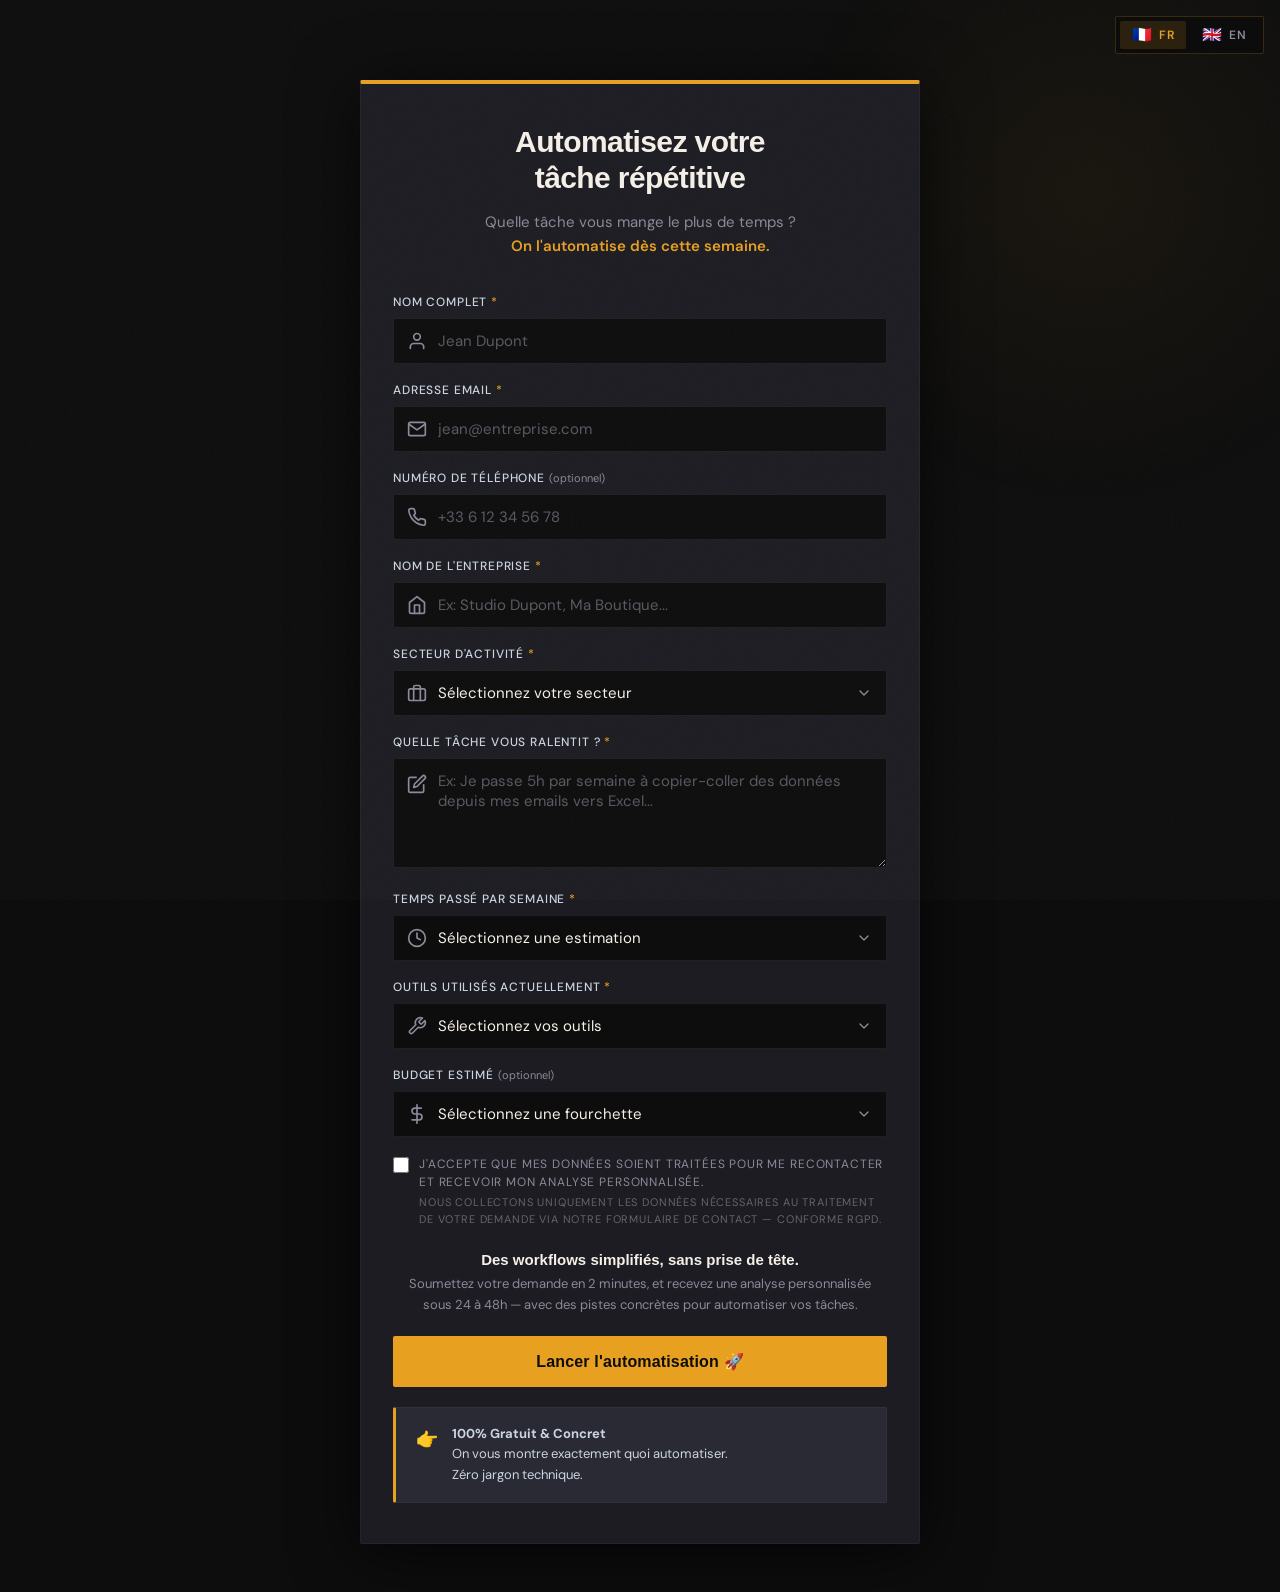
==== commit cc5110ea: "feat: redesign UI, swap hero images, add animations, fix FR/EN parity - Replace hero images with ref" ====
--- a/form/index.html
+++ b/form/index.html
@@ -2,184 +2,151 @@
 <html lang="fr">
 <head>
     <meta charset="UTF-8">
-    <meta name="viewport" content="width=device-width, initial-scale=1.0">
+    <meta name="viewport" content="width=device-width, initial-scale=1.0, maximum-scale=5.0, user-scalable=yes, viewport-fit=cover">
+    <meta name="theme-color" content="#0D0D0D">
     <title>Automatisez votre tâche répétitive</title>
     <meta name="description" content="Dites-nous quelle tâche vous prend le plus de temps — recevez une analyse personnalisée sous 24h.">
-    <!-- Fonts -->
     <link rel="preconnect" href="https://fonts.googleapis.com">
     <link rel="preconnect" href="https://fonts.gstatic.com" crossorigin>
-    <link href="https://fonts.googleapis.com/css2?family=Inter:wght@400;500;600;700&family=Outfit:wght@400;500;600;700&display=swap" rel="stylesheet">
+    <link rel="preconnect" href="https://api.fontshare.com" crossorigin>
+    <link href="https://api.fontshare.com/v2/css?f[]=clash-display@700,600,500,400&display=swap" rel="stylesheet">
+    <link href="https://fonts.googleapis.com/css2?family=DM+Sans:ital,opsz,wght@0,9..40,400;0,9..40,500;0,9..40,600;1,9..40,400&display=swap" rel="stylesheet">
     <link rel="stylesheet" href="../lang-toggle.css">
     <link rel="alternate" hreflang="fr" href="./index.html">
     <link rel="alternate" hreflang="en-GB" href="./index.html?lang=en">
 
     <style>
         :root {
-            --primary: #6366f1;
-            --primary-dark: #4f46e5;
-            --secondary: #ec4899;
-            --text-main: #1e293b;
-            --text-light: #64748b;
-            --white: #ffffff;
-            --glass-bg: rgba(255, 255, 255, 0.7);
-            --glass-border: rgba(255, 255, 255, 0.5);
-            --input-bg: rgba(255, 255, 255, 0.9);
-        }
-
-        * {
-            margin: 0;
-            padding: 0;
-            box-sizing: border-box;
+            --ink:        #0D0D0D;
+            --steel:      #1C1C22;
+            --steel-2:    #2A2A35;
+            --cream:      #F5F0E8;
+            --amber:      #E8A020;
+            --amber-dim:  rgba(232, 160, 32, 0.12);
+            --amber-mid:  rgba(232, 160, 32, 0.28);
+            --mist:       #8A8A9A;
+            --mist-light: #CBD5E1;
+            --font-display: 'Clash Display', sans-serif;
+            --font-body:    'DM Sans', sans-serif;
+        }
+
+        *, *::before, *::after {
+            margin: 0; padding: 0; box-sizing: border-box;
         }
 
         body {
-            font-family: 'Inter', sans-serif;
-            background: #0f172a;
-            background-image: 
-                radial-gradient(at 0% 0%, hsla(253,16%,7%,1) 0, transparent 50%), 
-                radial-gradient(at 50% 0%, hsla(225,39%,30%,1) 0, transparent 50%), 
-                radial-gradient(at 100% 0%, hsla(339,49%,30%,1) 0, transparent 50%);
+            font-family: var(--font-body);
+            background: var(--ink);
             min-height: 100vh;
             display: flex;
             justify-content: center;
-            align-items: center;
-            padding: 20px;
-            color: var(--text-main);
+            align-items: flex-start;
+            padding: 5rem 1.25rem 3rem;
+            color: var(--cream);
             overflow-x: hidden;
             position: relative;
-        }
-
-        /* Animated Background Blobs */
-        .blob {
-            position: absolute;
-            filter: blur(80px);
-            z-index: -1;
-            opacity: 0.6;
-            animation: float 10s ease-in-out infinite;
-        }
-
-        .blob-1 {
-            top: -10%;
-            left: -10%;
-            width: 500px;
-            height: 500px;
-            background: #4f46e5;
-            animation-delay: 0s;
-        }
-
-        .blob-2 {
-            bottom: -10%;
-            right: -10%;
-            width: 500px;
-            height: 500px;
-            background: #ec4899;
-            animation-delay: -5s;
-        }
-
-        @keyframes float {
-            0% { transform: translate(0, 0) scale(1); }
-            33% { transform: translate(30px, -50px) scale(1.1); }
-            66% { transform: translate(-20px, 20px) scale(0.9); }
-            100% { transform: translate(0, 0) scale(1); }
+            -webkit-font-smoothing: antialiased;
+            -moz-osx-font-smoothing: grayscale;
+        }
+
+        /* Grain overlay */
+        body::after {
+            content: '';
+            position: fixed; inset: 0;
+            pointer-events: none; z-index: 9998; opacity: 0.04;
+            background-image: url("data:image/svg+xml,%3Csvg xmlns='http://www.w3.org/2000/svg' width='300' height='300'%3E%3Cfilter id='n'%3E%3CfeTurbulence type='fractalNoise' baseFrequency='0.75' numOctaves='4' stitchTiles='stitch'/%3E%3C/filter%3E%3Crect width='100%25' height='100%25' filter='url(%23n)'/%3E%3C/svg%3E");
+            background-size: 300px 300px;
+        }
+
+        /* Ambient amber glow — top right */
+        body::before {
+            content: '';
+            position: fixed;
+            width: 50vw; height: 50vw;
+            top: -10vw; right: -10vw;
+            background: radial-gradient(ellipse at center,
+                rgba(232, 160, 32, 0.05) 0%,
+                transparent 70%
+            );
+            pointer-events: none; z-index: 0;
         }
 
         .container {
-            background: var(--glass-bg);
-            backdrop-filter: blur(20px);
-            -webkit-backdrop-filter: blur(20px);
-            border: 1px solid var(--glass-border);
-            border-radius: 24px;
-            box-shadow: 
-                0 4px 6px -1px rgba(0, 0, 0, 0.1), 
-                0 2px 4px -1px rgba(0, 0, 0, 0.06),
-                0 20px 25px -5px rgba(0, 0, 0, 0.1),
-                0 8px 10px -6px rgba(0, 0, 0, 0.1);
-            max-width: 550px;
+            background: var(--steel);
+            border: 1px solid rgba(255, 255, 255, 0.04);
+            border-top: 4px solid var(--amber);
+            border-radius: 2px;
+            box-shadow: 0 8px 64px rgba(0, 0, 0, 0.7);
+            max-width: 560px;
             width: 100%;
-            padding: 48px;
+            padding: 2.5rem 2rem;
             position: relative;
-            overflow: hidden;
-            animation: slideUp 0.8s cubic-bezier(0.16, 1, 0.3, 1);
-        }
-
-        /* Top decoration bar */
-        .container::before {
-            content: '';
-            position: absolute;
-            top: 0;
-            left: 0;
-            right: 0;
-            height: 6px;
-            background: linear-gradient(90deg, var(--primary), var(--secondary));
+            z-index: 1;
+            animation: slideUp 0.6s cubic-bezier(0.16, 1, 0.3, 1);
         }
 
         @keyframes slideUp {
-            from { opacity: 0; transform: translateY(40px); }
-            to { opacity: 1; transform: translateY(0); }
+            from { opacity: 0; transform: translateY(24px); }
+            to   { opacity: 1; transform: translateY(0); }
         }
 
         .header {
             text-align: center;
-            margin-bottom: 40px;
+            margin-bottom: 2.25rem;
         }
 
         h1 {
-            font-family: 'Outfit', sans-serif;
-            color: var(--text-main);
-            font-size: 32px;
+            font-family: var(--font-display);
+            color: var(--cream);
+            font-size: 1.875rem;
             font-weight: 700;
-            margin-bottom: 16px;
+            margin-bottom: 0.875rem;
             line-height: 1.2;
             letter-spacing: -0.02em;
         }
 
         .description {
-            color: var(--text-light);
-            font-size: 16px;
+            color: var(--mist);
+            font-size: 0.9375rem;
             line-height: 1.6;
         }
 
         .description strong {
-            color: var(--primary);
+            color: var(--amber);
             font-weight: 600;
         }
 
         .form-group {
-            margin-bottom: 24px;
+            margin-bottom: 1.125rem;
             position: relative;
         }
 
         label {
             display: block;
-            color: var(--text-main);
-            font-weight: 600;
-            font-size: 14px;
-            margin-bottom: 8px;
-            margin-left: 4px;
-        }
-
-        .required {
-            color: var(--secondary);
-        }
-
-        .input-wrapper {
-            position: relative;
-        }
+            color: var(--mist-light);
+            font-weight: 500;
+            font-size: 0.75rem;
+            margin-bottom: 0.5rem;
+            margin-left: 0;
+            text-transform: uppercase;
+            letter-spacing: 0.07em;
+        }
+
+        .required { color: var(--amber); }
+
+        .input-wrapper { position: relative; }
 
         .input-icon {
             position: absolute;
-            left: 16px;
+            left: 14px;
             top: 50%;
             transform: translateY(-50%);
-            color: #94a3b8;
-            transition: color 0.3s;
+            color: var(--mist);
+            transition: color 0.2s;
             pointer-events: none;
         }
 
-        .textarea-icon {
-            top: 16px;
-            transform: none;
-        }
+        .textarea-icon { top: 16px; transform: none; }
 
         input[type="text"],
         input[type="email"],
@@ -187,29 +154,35 @@
         textarea,
         select {
             width: 100%;
-            padding: 14px 16px 14px 48px;
-            background: var(--input-bg);
-            border: 2px solid transparent;
-            border-radius: 12px;
-            font-size: 15px;
-            font-family: inherit;
-            color: var(--text-main);
-            transition: all 0.3s ease;
-            box-shadow: 0 1px 2px 0 rgba(0, 0, 0, 0.05);
+            padding: 0.75rem 1rem 0.75rem 2.75rem;
+            background: var(--ink);
+            border: 1px solid rgba(255, 255, 255, 0.08);
+            border-radius: 2px;
+            font-size: 0.9375rem;
+            font-family: var(--font-body);
+            color: var(--cream);
+            transition: border-color 0.2s ease, box-shadow 0.2s ease;
+            box-shadow: none;
         }
 
         select {
             appearance: none;
             -webkit-appearance: none;
             cursor: pointer;
-            background-image: url("data:image/svg+xml,%3Csvg xmlns='http://www.w3.org/2000/svg' width='16' height='16' viewBox='0 0 24 24' fill='none' stroke='%2394a3b8' stroke-width='2' stroke-linecap='round' stroke-linejoin='round'%3E%3Cpolyline points='6 9 12 15 18 9'%3E%3C/polyline%3E%3C/svg%3E");
+            background-image: url("data:image/svg+xml,%3Csvg xmlns='http://www.w3.org/2000/svg' width='16' height='16' viewBox='0 0 24 24' fill='none' stroke='%238A8A9A' stroke-width='2' stroke-linecap='round' stroke-linejoin='round'%3E%3Cpolyline points='6 9 12 15 18 9'%3E%3C/polyline%3E%3C/svg%3E");
             background-repeat: no-repeat;
-            background-position: right 16px center;
-            padding-right: 40px;
+            background-position: right 14px center;
+            padding-right: 2.5rem;
+            background-color: var(--ink);
+        }
+
+        select option {
+            background: var(--steel-2);
+            color: var(--cream);
         }
 
         textarea {
-            min-height: 120px;
+            min-height: 110px;
             resize: vertical;
         }
 
@@ -217,41 +190,37 @@
         textarea:focus,
         select:focus {
             outline: none;
-            background: #fff;
-            border-color: var(--primary);
-            box-shadow: 0 0 0 4px rgba(99, 102, 241, 0.1);
-        }
-
-        input:focus + .input-icon,
-        textarea:focus + .input-icon,
-        select:focus + .input-icon {
-            color: var(--primary);
-        }
+            border-color: var(--amber);
+            box-shadow: 0 0 0 3px rgba(232, 160, 32, 0.1);
+            background: var(--ink);
+        }
+
+        input:focus ~ .input-icon,
+        textarea:focus ~ .input-icon,
+        select:focus ~ .input-icon { color: var(--amber); }
 
         input::placeholder,
-        textarea::placeholder {
-            color: #94a3b8;
-        }
+        textarea::placeholder { color: var(--mist); opacity: 0.6; }
 
         .optional-tag {
             font-weight: 400;
-            color: var(--text-light);
-            font-size: 12px;
-        }
-
-        .gdpr-group {
-            margin-bottom: 24px;
-        }
+            color: var(--mist);
+            font-size: 0.6875rem;
+            text-transform: none;
+            letter-spacing: 0;
+        }
+
+        .gdpr-group { margin-bottom: 1.5rem; }
 
         .gdpr-label {
             display: flex;
             align-items: flex-start;
-            gap: 8px;
+            gap: 0.625rem;
             cursor: pointer;
             font-weight: 400;
-            font-size: 12px;
-            color: var(--text-light);
-            line-height: 1.4;
+            font-size: 0.75rem;
+            color: var(--mist);
+            line-height: 1.5;
             margin-left: 0;
             text-align: left;
         }
@@ -260,8 +229,8 @@
             width: 16px;
             height: 16px;
             min-width: 16px;
-            margin-top: 1px;
-            accent-color: var(--primary);
+            margin-top: 2px;
+            accent-color: var(--amber);
             cursor: pointer;
             padding: 0;
             box-shadow: none;
@@ -269,55 +238,65 @@
 
         .gdpr-note {
             display: block;
-            font-size: 10px;
-            color: #94a3b8;
+            font-size: 0.6875rem;
+            color: var(--mist);
             margin-top: 3px;
+            opacity: 0.65;
+        }
+
+        .error-detail {
+            font-size: 0.9em;
+            opacity: 0.8;
         }
 
         .post-submit-info {
             text-align: center;
-            margin-bottom: 24px;
-            padding: 0 8px;
+            margin-bottom: 1.25rem;
+            padding: 0 0.5rem;
         }
 
         .post-submit-info .tagline {
-            font-family: 'Outfit', sans-serif;
+            font-family: var(--font-display);
             font-weight: 600;
-            font-size: 15px;
-            color: var(--primary);
-            margin-bottom: 6px;
+            font-size: 0.9375rem;
+            color: var(--cream);
+            margin-bottom: 0.375rem;
         }
 
         .post-submit-info .details {
-            font-size: 13px;
-            color: var(--text-light);
-            line-height: 1.5;
+            font-size: 0.8125rem;
+            color: var(--mist);
+            line-height: 1.6;
         }
 
         .submit-btn {
             width: 100%;
-            background: linear-gradient(135deg, var(--primary) 0%, var(--primary-dark) 100%);
-            color: white;
-            padding: 16px;
+            background: var(--amber);
+            color: var(--ink);
+            padding: 1rem 1.5rem;
             border: none;
-            border-radius: 12px;
-            font-size: 16px;
-            font-weight: 600;
-            font-family: 'Outfit', sans-serif;
+            border-radius: 2px;
+            font-family: var(--font-display);
+            font-size: 1rem;
+            font-weight: 700;
             cursor: pointer;
-            transition: all 0.3s ease;
+            transition: background 0.2s ease, box-shadow 0.2s ease, transform 0.15s ease;
             position: relative;
             overflow: hidden;
-            box-shadow: 0 4px 6px -1px rgba(79, 70, 229, 0.2), 0 2px 4px -1px rgba(79, 70, 229, 0.1);
+            letter-spacing: 0.01em;
         }
 
         .submit-btn:hover {
-            transform: translateY(-2px);
-            box-shadow: 0 10px 15px -3px rgba(79, 70, 229, 0.3), 0 4px 6px -2px rgba(79, 70, 229, 0.15);
-        }
-
-        .submit-btn:active {
-            transform: translateY(0);
+            background: #F0B030;
+            box-shadow: 0 6px 28px rgba(232, 160, 32, 0.28);
+            transform: translateY(-1px);
+        }
+
+        .submit-btn:active { transform: translateY(0); }
+
+        .submit-btn:focus-visible {
+            outline: 2px solid var(--amber);
+            outline-offset: 3px;
         }
 
         /* Loading Spinner */
@@ -329,103 +308,128 @@
         .submit-btn.loading::after {
             content: "";
             position: absolute;
-            width: 24px;
-            height: 24px;
-            top: 50%;
-            left: 50%;
-            margin-left: -12px;
-            margin-top: -12px;
-            border: 3px solid rgba(255,255,255,0.3);
+            width: 20px; height: 20px;
+            top: 50%; left: 50%;
+            margin-left: -10px; margin-top: -10px;
+            border: 2px solid rgba(13, 13, 13, 0.3);
             border-radius: 50%;
-            border-top-color: #fff;
-            animation: spinner 0.8s linear infinite;
-        }
-
-        @keyframes spinner {
-            to { transform: rotate(360deg); }
-        }
+            border-top-color: var(--ink);
+            animation: spinner 0.7s linear infinite;
+        }
+
+        @keyframes spinner { to { transform: rotate(360deg); } }
 
         .note {
-            background: rgba(241, 245, 249, 0.8);
-            border-radius: 12px;
-            padding: 16px;
-            margin-top: 32px;
-            font-size: 14px;
-            color: var(--text-light);
+            background: var(--steel-2);
+            border: 1px solid rgba(255, 255, 255, 0.04);
+            border-left: 3px solid var(--amber);
+            border-radius: 2px;
+            padding: 1rem 1.25rem;
+            margin-top: 1.25rem;
+            font-size: 0.8125rem;
+            color: var(--mist-light);
             line-height: 1.6;
             display: flex;
-            gap: 12px;
+            gap: 0.875rem;
             align-items: flex-start;
         }
 
-        .note-icon {
-            font-size: 20px;
-            flex-shrink: 0;
-        }
+        .note-icon { font-size: 1.125rem; flex-shrink: 0; margin-top: 1px; }
 
         /* Success & Error Messages */
         .message-box {
             display: none;
-            padding: 32px;
+            padding: 2.5rem 1.5rem;
             text-align: center;
-            animation: slideIn 0.4s ease-out;
-        }
-
-        .message-box.show {
-            display: block;
-        }
+            animation: revealUp 0.4s ease-out;
+        }
+
+        @keyframes revealUp {
+            from { opacity: 0; transform: translateY(12px); }
+            to   { opacity: 1; transform: translateY(0); }
+        }
+
+        .message-box.show { display: block; }
 
         .icon-circle {
-            width: 80px;
-            height: 80px;
+            width: 72px; height: 72px;
             border-radius: 50%;
             display: flex;
             align-items: center;
             justify-content: center;
-            margin: 0 auto 24px;
-            font-size: 40px;
-        }
-
-        .success-bg { background: #dcfce7; color: #16a34a; }
-        .error-bg { background: #fee2e2; color: #dc2626; }
+            margin: 0 auto 1.5rem;
+            font-size: 2rem;
+        }
+
+        .success-bg { background: rgba(232, 160, 32, 0.1); color: var(--amber); }
+        .error-bg   { background: rgba(239, 68, 68, 0.1);  color: rgba(239, 68, 68, 0.85); }
 
         .message-title {
-            font-family: 'Outfit', sans-serif;
-            font-size: 24px;
+            font-family: var(--font-display);
+            font-size: 1.5rem;
             font-weight: 700;
-            margin-bottom: 12px;
-            color: var(--text-main);
+            margin-bottom: 0.75rem;
+            color: var(--cream);
+            letter-spacing: -0.01em;
         }
 
         .message-text {
-            color: var(--text-light);
+            color: var(--mist);
             line-height: 1.6;
-            margin-bottom: 24px;
+            margin-bottom: 1.5rem;
+            font-size: 0.9375rem;
         }
 
         .retry-btn {
-            background: white;
-            color: var(--text-main);
-            border: 2px solid #e2e8f0;
-            padding: 10px 24px;
-            border-radius: 8px;
+            background: transparent;
+            color: var(--mist-light);
+            border: 1px solid rgba(255, 255, 255, 0.12);
+            border-radius: 2px;
+            padding: 0.625rem 1.5rem;
+            font-family: var(--font-body);
+            font-size: 0.875rem;
             font-weight: 600;
             cursor: pointer;
-            transition: all 0.2s;
+            transition: border-color 0.2s ease, color 0.2s ease;
         }
 
         .retry-btn:hover {
-            border-color: var(--text-light);
-            background: #f8fafc;
+            border-color: var(--amber);
+            color: var(--amber);
+        }
+
+        .retry-btn:focus-visible {
+            outline: 2px solid var(--amber);
+            outline-offset: 3px;
+        }
+
+        /* "Autre" sector field — smooth reveal */
+        #secteurAutreGroup {
+            overflow: hidden;
+            max-height: 0;
+            opacity: 0;
+            margin-bottom: 0;
+            transition: max-height 0.35s cubic-bezier(0.16, 1, 0.3, 1),
+                        opacity    0.25s ease,
+                        margin-bottom 0.35s ease;
+        }
+        #secteurAutreGroup.visible {
+            max-height: 140px;
+            opacity: 1;
+            margin-bottom: 1.125rem;
+        }
+
+        @media (prefers-reduced-motion: reduce) {
+            *, *::before, *::after {
+                animation-duration: 0.01ms !important;
+                animation-iteration-count: 1 !important;
+                transition-duration: 0.01ms !important;
+            }
         }
 
         @media (max-width: 600px) {
-            .container {
-                padding: 32px 24px;
-            }
-            h1 {
-                font-size: 26px;
-            }
+            .container { padding: 2rem 1.25rem; }
+            h1 { font-size: 1.625rem; }
         }
 
     </style>
@@ -441,10 +445,6 @@
         </button>
     </nav>
 
-    <!-- Background Elements -->
-    <div class="blob blob-1"></div>
-    <div class="blob blob-2"></div>
-
     <div class="container">
         <div class="header">
             <h1 data-i18n="form-h1">Automatisez votre<br>tâche répétitive</h1>
@@ -458,7 +458,7 @@
             <div class="form-group">
                 <label for="nom" data-i18n="label-nom">Nom complet <span class="required">*</span></label>
                 <div class="input-wrapper">
-                    <input type="text" id="nom" name="nom" placeholder="Jean Dupont" required>
+                    <input type="text" id="nom" name="nom" placeholder="Jean Dupont" autocomplete="name" required>
                     <svg class="input-icon" width="20" height="20" viewBox="0 0 24 24" fill="none" stroke="currentColor" stroke-width="2" stroke-linecap="round" stroke-linejoin="round"><path d="M20 21v-2a4 4 0 0 0-4-4H8a4 4 0 0 0-4 4v2"></path><circle cx="12" cy="7" r="4"></circle></svg>
                 </div>
             </div>
@@ -466,7 +466,7 @@
             <div class="form-group">
                 <label for="email" data-i18n="label-email">Adresse email <span class="required">*</span></label>
                 <div class="input-wrapper">
-                    <input type="email" id="email" name="email" placeholder="jean@entreprise.com" required>
+                    <input type="email" id="email" name="email" placeholder="jean@entreprise.com" autocomplete="email" required>
                     <svg class="input-icon" width="20" height="20" viewBox="0 0 24 24" fill="none" stroke="currentColor" stroke-width="2" stroke-linecap="round" stroke-linejoin="round"><path d="M4 4h16c1.1 0 2 .9 2 2v12c0 1.1-.9 2-2 2H4c-1.1 0-2-.9-2-2V6c0-1.1.9-2 2-2z"></path><polyline points="22,6 12,13 2,6"></polyline></svg>
                 </div>
             </div>
@@ -474,7 +474,7 @@
             <div class="form-group">
                 <label for="telephone" data-i18n="label-telephone">Numéro de téléphone <span class="optional-tag">(optionnel)</span></label>
                 <div class="input-wrapper">
-                    <input type="tel" id="telephone" name="telephone" placeholder="+33 6 12 34 56 78">
+                    <input type="tel" id="telephone" name="telephone" placeholder="+33 6 12 34 56 78" autocomplete="tel">
                     <svg class="input-icon" width="20" height="20" viewBox="0 0 24 24" fill="none" stroke="currentColor" stroke-width="2" stroke-linecap="round" stroke-linejoin="round"><path d="M22 16.92v3a2 2 0 0 1-2.18 2 19.79 19.79 0 0 1-8.63-3.07 19.5 19.5 0 0 1-6-6 19.79 19.79 0 0 1-3.07-8.67A2 2 0 0 1 4.11 2h3a2 2 0 0 1 2 1.72 12.84 12.84 0 0 0 .7 2.81 2 2 0 0 1-.45 2.11L8.09 9.91a16 16 0 0 0 6 6l1.27-1.27a2 2 0 0 1 2.11-.45 12.84 12.84 0 0 0 2.81.7A2 2 0 0 1 22 16.92z"></path></svg>
                 </div>
             </div>
@@ -482,7 +482,7 @@
             <div class="form-group">
                 <label for="entreprise" data-i18n="label-entreprise">Nom de l'entreprise <span class="required">*</span></label>
                 <div class="input-wrapper">
-                    <input type="text" id="entreprise" name="entreprise" placeholder="Ex: Studio Dupont, Ma Boutique..." required>
+                    <input type="text" id="entreprise" name="entreprise" placeholder="Ex: Studio Dupont, Ma Boutique..." autocomplete="organization" required>
                     <svg class="input-icon" width="20" height="20" viewBox="0 0 24 24" fill="none" stroke="currentColor" stroke-width="2" stroke-linecap="round" stroke-linejoin="round"><path d="M3 9l9-7 9 7v11a2 2 0 0 1-2 2H5a2 2 0 0 1-2-2z"></path><polyline points="9 22 9 12 15 12 15 22"></polyline></svg>
                 </div>
             </div>
@@ -519,7 +519,7 @@
                 </div>
             </div>
 
-            <div class="form-group" id="secteurAutreGroup" style="display: none;">
+            <div class="form-group" id="secteurAutreGroup">
                 <label for="secteurAutre" data-i18n="label-secteurAutre">Précisez votre secteur <span class="required">*</span></label>
                 <div class="input-wrapper">
                     <input type="text" id="secteurAutre" name="secteurAutre" placeholder="Ex: Coaching sportif, Consulting IT...">
@@ -604,7 +604,7 @@
             <div class="note">
                 <div class="note-icon">👉</div>
                 <div data-i18n="form-note">
-                    <strong>100% Gratuit & Concret</strong><br>
+                    <strong>100% Gratuit &amp; Concret</strong><br>
                     On vous montre exactement quoi automatiser.<br>
                     Zéro jargon technique.
                 </div>
@@ -630,9 +630,9 @@
             <h3 class="message-title" data-i18n="error-title">Oups...</h3>
             <p class="message-text">
                 <span data-i18n="error-text-label">Une erreur est survenue lors de l'envoi.</span><br>
-                <span id="errorText" style="font-size: 0.9em; opacity: 0.8;"></span>
+                <span id="errorText" class="error-detail"></span>
             </p>
-            <button class="retry-btn" onclick="resetForm()" data-i18n="retry-btn">Réessayer</button>
+            <button class="retry-btn" data-i18n="retry-btn">Réessayer</button>
         </div>
     </div>
 
@@ -642,6 +642,9 @@
         const GOOGLE_SCRIPT_URL = "https://script.google.com/macros/s/AKfycbwCW1ZYLraQ4NRV2zTgSQc8uIi8_6wGnqfzoRgk56R1RfBxY2S9cUjpmFRu8ciIIS6LJQ/exec";
         // ====== FIN CONFIGURATION ======
 
+        // Default until the i18n module below initialises
+        window.currentLang = 'fr';
+
         const form = document.getElementById('automationForm');
         const submitBtn = document.getElementById('submitBtn');
         const successMessage = document.getElementById('successMessage');
@@ -655,10 +658,10 @@
 
         secteurSelect.addEventListener('change', function() {
             if (this.value === 'Autre') {
-                secteurAutreGroup.style.display = 'block';
+                secteurAutreGroup.classList.add('visible');
                 secteurAutreInput.required = true;
             } else {
-                secteurAutreGroup.style.display = 'none';
+                secteurAutreGroup.classList.remove('visible');
                 secteurAutreInput.required = false;
                 secteurAutreInput.value = '';
             }
@@ -699,7 +702,7 @@
                 // Envoyer les données à Google Apps Script
                 const response = await fetch(GOOGLE_SCRIPT_URL, {
                     method: 'POST',
-                    mode: 'no-cors', // Important pour Google Apps Script
+                    mode: 'no-cors',
                     headers: {
                         'Content-Type': 'application/json',
                     },
@@ -754,6 +757,8 @@
             form.style.display = 'block';
             setFormLoading(false);
         }
+
+        document.querySelector('.retry-btn').addEventListener('click', resetForm);
     </script>
 
     <!-- ============================================
--- a/lang-toggle.css
+++ b/lang-toggle.css
@@ -7,11 +7,11 @@
     right: 1rem;
     z-index: 9999;
     display: flex;
-    gap: 0.375rem;
-    background: rgba(15, 23, 42, 0.85);
-    border: 1px solid rgba(168, 85, 247, 0.35);
-    border-radius: 2rem;
-    padding: 0.3rem;
+    gap: 0.25rem;
+    background: rgba(13, 13, 13, 0.92);
+    border: 1px solid rgba(232, 160, 32, 0.2);
+    border-radius: 2px;
+    padding: 0.25rem;
     backdrop-filter: blur(8px);
     -webkit-backdrop-filter: blur(8px);
 }
@@ -21,34 +21,35 @@
     align-items: center;
     gap: 0.375rem;
     padding: 0.375rem 0.75rem;
-    border-radius: 1.5rem;
+    border-radius: 2px;
     border: none;
     background: transparent;
-    color: #94a3b8;
-    font-size: 0.8125rem;
+    color: #8A8A9A;
+    font-size: 0.75rem;
     font-weight: 600;
     cursor: pointer;
-    transition: all 0.2s ease;
-    font-family: inherit;
+    transition: all 0.15s ease;
+    font-family: var(--font-body, 'DM Sans', sans-serif);
+    text-transform: uppercase;
+    letter-spacing: 0.07em;
     white-space: nowrap;
 }
 
 .lang-btn .flag {
-    font-size: 1.1rem;
+    font-size: 1rem;
     line-height: 1;
 }
 
 .lang-btn:hover {
-    color: #e2e8f0;
+    color: #F5F0E8;
 }
 
 .lang-btn.active {
-    background: linear-gradient(135deg, rgba(168, 85, 247, 0.3) 0%, rgba(6, 182, 212, 0.3) 100%);
-    color: #ffffff;
-    box-shadow: 0 0 12px rgba(168, 85, 247, 0.3);
+    background: rgba(232, 160, 32, 0.14);
+    color: #E8A020;
 }
 
 .lang-btn:focus-visible {
-    outline: 2px solid #06b6d4;
+    outline: 2px solid #E8A020;
     outline-offset: 2px;
 }
